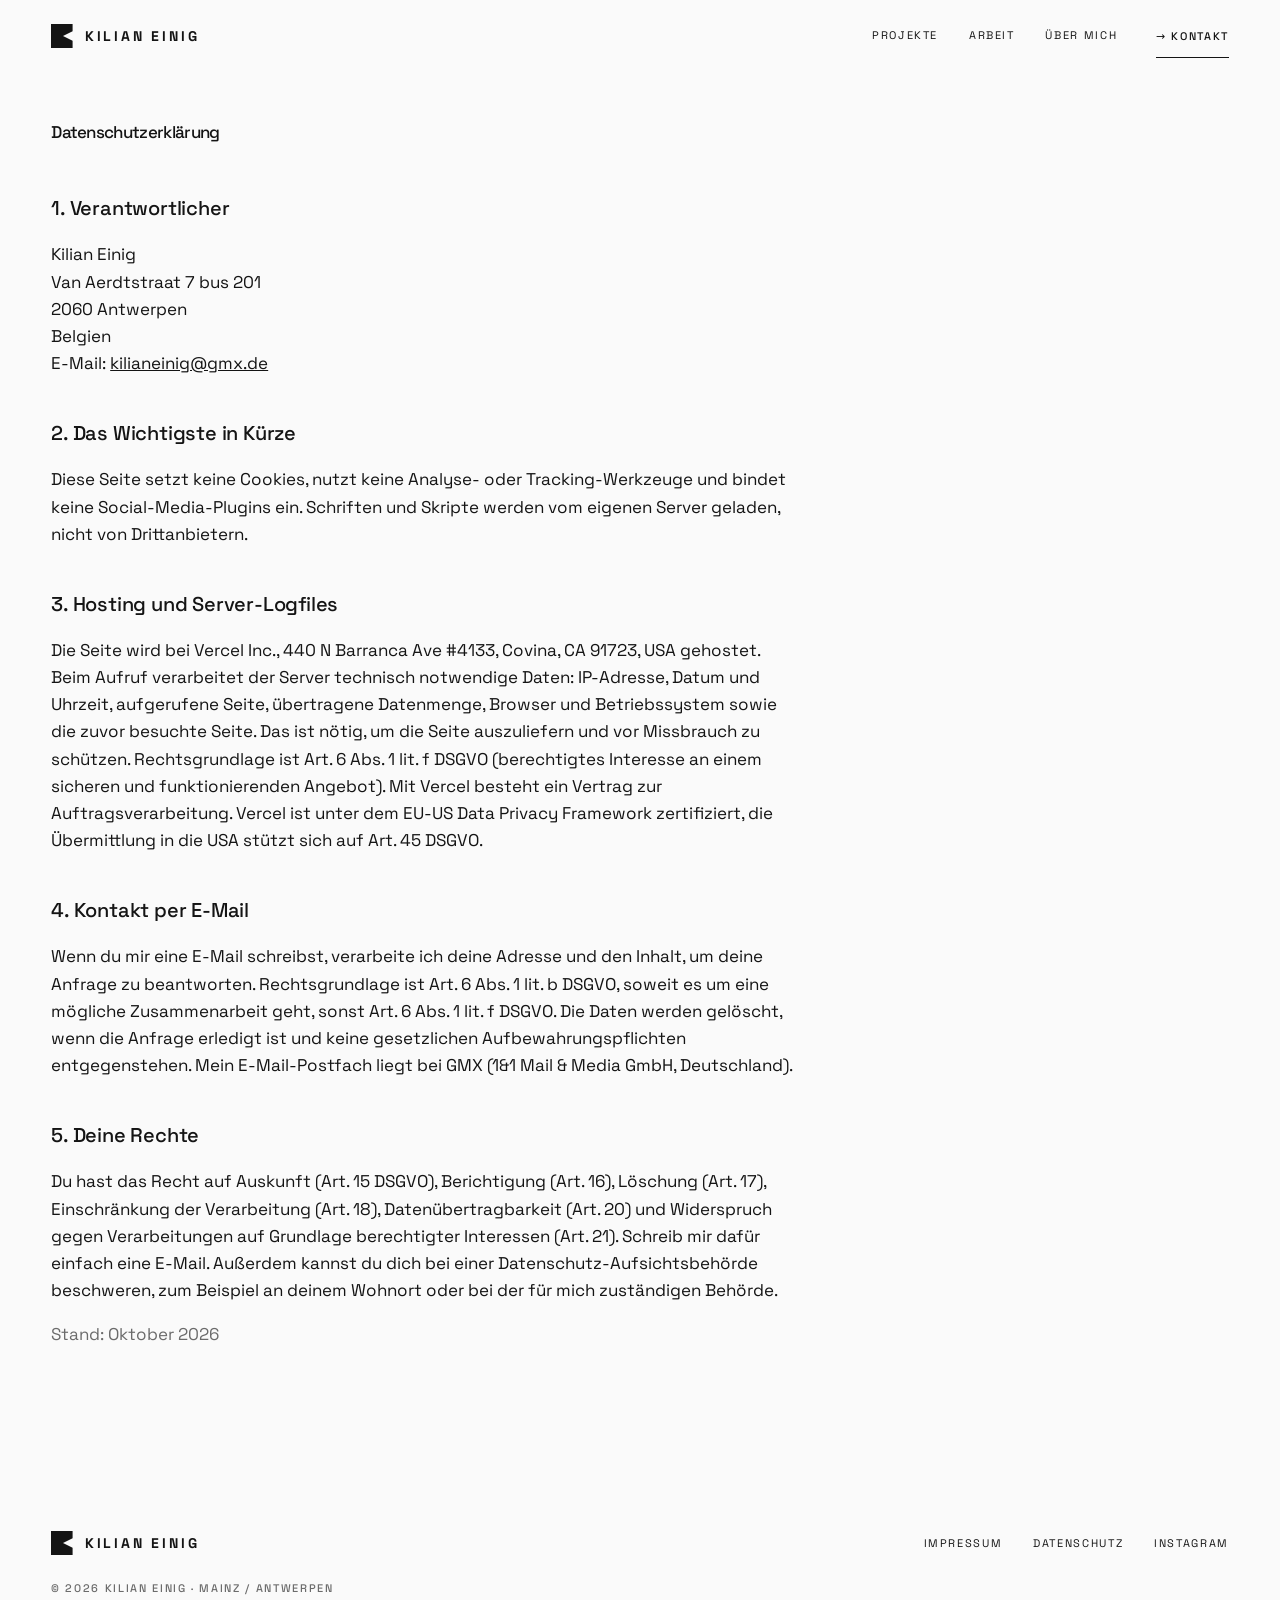
==== datenschutz.html @ fdf8c775 "Instagram ergänzt, Streifen und Laufband entfernt, Projekte im gleichmäßigen Raster - Instagram @kil" ====
<!doctype html>
<html lang="de">
<head>
<meta charset="utf-8">
<meta name="viewport" content="width=device-width, initial-scale=1, viewport-fit=cover">
<title>Datenschutzerklärung – Kilian Einig</title>
<meta name="description" content="Projekt von Kilian Einig: Mechatronik, Innenarchitektur, Produktdesign.">
<meta name="theme-color" content="#FAFAFA">
<link rel="icon" href="data:image/svg+xml,%3Csvg xmlns='http://www.w3.org/2000/svg' viewBox='10 10 90 100'%3E%3Cpath d='M10,10 H100 V40 L60,60 L100,80 V110 H10 Z'/%3E%3C/svg%3E">
<link rel="stylesheet" href="css/style.css">
</head>
<body data-page="recht">
<a class="skip" href="#main">Zum Inhalt springen</a>
<header class="nav" id="top">
  <div class="wrap nav-in">
    <a class="brand" href="./" aria-label="Kilian Einig, Startseite"><svg viewBox="10 10 90 100" aria-hidden="true"><path d="M10,10 H100 V40 L60,60 L100,80 V110 H10 Z"/></svg><span>Kilian Einig</span></a>
    <nav class="links" aria-label="Hauptnavigation"><ul>
      <li><a href="projekte.html">Projekte</a></li>
      <li><a href="./#arbeit">Arbeit</a></li>
      <li><a href="./#ueber">Über mich</a></li>
    </ul></nav>
    <a class="nav-cta" href="./#kontakt">→ Kontakt</a>
  </div>
</header>
<main id="main" class="wrap legal-page">
<h1>Datenschutzerklärung</h1>
<div class="legal-body">
<h2>1. Verantwortlicher</h2>
<p>Kilian Einig<br>Van Aerdtstraat 7 bus 201<br>2060 Antwerpen<br>Belgien<br>E-Mail: <a href="mailto:kilianeinig@gmx.de">kilianeinig@gmx.de</a></p>

<h2>2. Das Wichtigste in Kürze</h2>
<p>Diese Seite setzt keine Cookies, nutzt keine Analyse- oder Tracking-Werkzeuge und bindet keine Social-Media-Plugins ein. Schriften und Skripte werden vom eigenen Server geladen, nicht von Drittanbietern.</p>

<h2>3. Hosting und Server-Logfiles</h2>
<p>Die Seite wird bei Vercel Inc., 440 N Barranca Ave #4133, Covina, CA 91723, USA gehostet. Beim Aufruf verarbeitet der Server technisch notwendige Daten: IP-Adresse, Datum und Uhrzeit, aufgerufene Seite, übertragene Datenmenge, Browser und Betriebssystem sowie die zuvor besuchte Seite. Das ist nötig, um die Seite auszuliefern und vor Missbrauch zu schützen. Rechtsgrundlage ist Art. 6 Abs. 1 lit. f DSGVO (berechtigtes Interesse an einem sicheren und funktionierenden Angebot). Mit Vercel besteht ein Vertrag zur Auftragsverarbeitung. Vercel ist unter dem EU-US Data Privacy Framework zertifiziert, die Übermittlung in die USA stützt sich auf Art. 45 DSGVO.</p>

<h2>4. Kontakt per E-Mail</h2>
<p>Wenn du mir eine E-Mail schreibst, verarbeite ich deine Adresse und den Inhalt, um deine Anfrage zu beantworten. Rechtsgrundlage ist Art. 6 Abs. 1 lit. b DSGVO, soweit es um eine mögliche Zusammenarbeit geht, sonst Art. 6 Abs. 1 lit. f DSGVO. Die Daten werden gelöscht, wenn die Anfrage erledigt ist und keine gesetzlichen Aufbewahrungspflichten entgegenstehen. Mein E-Mail-Postfach liegt bei GMX (1&amp;1 Mail &amp; Media GmbH, Deutschland).</p>

<h2>5. Deine Rechte</h2>
<p>Du hast das Recht auf Auskunft (Art. 15 DSGVO), Berichtigung (Art. 16), Löschung (Art. 17), Einschränkung der Verarbeitung (Art. 18), Datenübertragbarkeit (Art. 20) und Widerspruch gegen Verarbeitungen auf Grundlage berechtigter Interessen (Art. 21). Schreib mir dafür einfach eine E-Mail. Außerdem kannst du dich bei einer Datenschutz-Aufsichtsbehörde beschweren, zum Beispiel an deinem Wohnort oder bei der für mich zuständigen Behörde.</p>

<p class="small muted">Stand: Oktober 2026</p>
</div>
</main>
<footer class="foot">
  <div class="wrap foot-in">
    <a class="brand" href="./"><svg viewBox="10 10 90 100" aria-hidden="true"><path d="M10,10 H100 V40 L60,60 L100,80 V110 H10 Z"/></svg><span>Kilian Einig</span></a>
    <nav class="links legal" aria-label="Rechtliches"><ul>
      <li><a href="impressum.html">Impressum</a></li>
      <li><a href="datenschutz.html">Datenschutz</a></li>
      <li><a data-insta href="https://www.instagram.com/kilian.einig/" target="_blank" rel="noopener">Instagram</a></li>
    </ul></nav>
  </div>
  <p class="wrap foot-line label muted" id="foot"></p>
</footer>
<script src="js/vendor/lenis.min.js"></script>
<script src="js/data.js"></script>
<script src="js/main.js"></script>
</body>
</html>
---- css/style.css ----
/* =========================================================
   Kilian Einig
   Schwarz und Weiß, keine Akzentfarbe. Tiefe entsteht nur aus Schriftgröße und Abstand.
   Eine Schrift: Space Grotesk (lokal, SIL OFL). Das Logo ist die Kerbe.
   ========================================================= */
@font-face{font-family:'Space Grotesk';src:url(../fonts/SpaceGrotesk-300.woff2) format('woff2');font-weight:300;font-display:swap}
@font-face{font-family:'Space Grotesk';src:url(../fonts/SpaceGrotesk-400.woff2) format('woff2');font-weight:400;font-display:swap}
@font-face{font-family:'Space Grotesk';src:url(../fonts/SpaceGrotesk-500.woff2) format('woff2');font-weight:500;font-display:swap}
@font-face{font-family:'Space Grotesk';src:url(../fonts/SpaceGrotesk-700.woff2) format('woff2');font-weight:700;font-display:swap}

:root{
  color-scheme:light;
  --paper:#FAFAFA;      /* Grund */
  --ink:#141414;        /* Schrift, Flächen, Logo */
  --surface:#F0F0F0;    /* Bildgrund vor dem Laden */
  --graphite:#4A4A4A;   /* Fließtext zweite Ebene */
  --stone:#6B6B6B;      /* gedämpfte Labels, 5:1 auf Grund */
  --rule:#E0E0E0;       /* Haarlinien */
  --mist:var(--surface);
  --stage:#141414; --on-stage:#FAFAFA; --on-stage-dim:#A3A3A3;
  --sans:'Space Grotesk',system-ui,-apple-system,'Segoe UI',sans-serif;
  --mono:var(--sans);
  --fs-hero:clamp(56px,8vw,128px);
  --fs-h2:clamp(36px,4.6vw,72px);
  --fs-row:clamp(28px,3.2vw,48px);
  --fs-lead:clamp(19px,1.6vw,24px);
  --fs-body:17px; --fs-small:15px; --fs-meta:11px;
  --gutter:max(16px,4vw); --max:1440px;
  --space-m:clamp(32px,4vw,56px); --space-l:clamp(88px,10vw,160px);
  --ease:cubic-bezier(.16,1,.3,1); --t-ui:200ms;
  --header-h:72px;
}

*{box-sizing:border-box}
html{-webkit-text-size-adjust:100%;scroll-behavior:smooth;scroll-padding-top:var(--header-h)}
html.lenis{scroll-behavior:auto}
body{margin:0;background:var(--paper);color:var(--ink);font:400 var(--fs-body)/1.6 var(--sans);-webkit-font-smoothing:antialiased;overflow-x:hidden}
img,video{display:block;max-width:100%;height:auto}
a{color:inherit}
button{font:inherit;color:inherit}
:focus-visible{outline:2px solid var(--ink);outline-offset:3px}
.wrap{max-width:var(--max);margin:0 auto;padding-left:max(var(--gutter),env(safe-area-inset-left,0px));padding-right:max(var(--gutter),env(safe-area-inset-right,0px))}
.vh{position:absolute;width:1px;height:1px;overflow:hidden;clip:rect(0 0 0 0);white-space:nowrap}
.skip{position:absolute;left:-999px;top:8px;background:var(--ink);color:var(--paper);padding:10px 14px;z-index:30}
.skip:focus{left:8px}
.label,.meta{font:500 var(--fs-meta)/1.4 var(--sans);text-transform:uppercase;letter-spacing:.15em}
.muted{color:var(--stone)}

/* ---------- Kopfleiste ---------- */
.nav{position:fixed;top:0;left:0;right:0;z-index:20;transition:background 300ms var(--ease),border-color 300ms var(--ease);border-bottom:1px solid transparent}
.nav.scrolled{background:rgba(250,250,250,.94);backdrop-filter:blur(12px);-webkit-backdrop-filter:blur(12px);border-bottom-color:var(--rule)}
body:not([data-page="home"]) .nav{position:sticky;background:rgba(250,250,250,.94);backdrop-filter:blur(12px);-webkit-backdrop-filter:blur(12px)}
.nav-in{height:var(--header-h);display:flex;align-items:center;gap:clamp(16px,3vw,40px)}
.brand{display:inline-flex;align-items:center;gap:12px;margin-right:auto;text-decoration:none;font-weight:700;text-transform:uppercase;letter-spacing:.2em;font-size:14px;min-height:44px}
.brand svg{height:24px;width:auto;fill:currentColor;flex:none}
.links ul{display:flex;gap:clamp(16px,2.4vw,36px);list-style:none;margin:0;padding:0}
.links a{position:relative;display:inline-flex;align-items:center;min-height:44px;text-decoration:none;font-size:11px;font-weight:400;text-transform:uppercase;letter-spacing:.15em}
.links a::after{content:"";position:absolute;left:0;right:.15em;bottom:12px;height:1px;background:currentColor;transform:scaleX(0);transform-origin:left;transition:transform 300ms var(--ease)}
.links a:hover::after,.links a[aria-current]::after{transform:scaleX(1)}
.nav-cta{display:inline-flex;align-items:center;min-height:44px;text-decoration:none;font-size:11px;font-weight:500;text-transform:uppercase;letter-spacing:.15em;border-bottom:1px solid currentColor;line-height:1.2;padding-top:2px}
@media (max-width:860px){.nav .links li:not(:first-child){display:none}.nav-in{gap:20px}}
@media (max-width:420px){.brand{letter-spacing:.14em;font-size:12px;gap:10px}.brand svg{height:20px}.nav-in{gap:16px}}

/* ---------- Auftakt ----------
   Bild unter der Kopfleiste, darunter Überschrift und Kerbe auf einer Linie. Alles passt in den ersten Bildschirm. */
.hero{min-height:100svh;display:flex;flex-direction:column;padding-top:var(--header-h)}
.hero-img{position:relative;flex:1 1 auto;min-height:280px;max-height:70svh;background:var(--paper);overflow:hidden}
/* Alle Bilder im gleichen 3:2-Rahmen, jedes mit eigener deckender Fläche. Das neue schiebt sich von unten über das alte. */
.hero-img{display:grid;place-items:center}
.frame{position:relative;height:100%;aspect-ratio:3 / 2;max-width:100%;overflow:hidden}
.frame .slide{position:absolute;inset:0;background:var(--surface);visibility:hidden;z-index:0;overflow:hidden}
.frame .slide img{width:100%;height:100%}
.frame .slide.prev{visibility:visible;z-index:0}
.frame .slide.on{visibility:visible;z-index:1}
@media (prefers-reduced-motion:no-preference){
  .frame .slide.on{animation:wipeUp 800ms var(--ease) both}
  .frame .slide.on img{animation:settleIn 1200ms var(--ease) both}
}
@keyframes wipeUp{from{clip-path:inset(100% 0 0 0)}to{clip-path:inset(0 0 0 0)}}
@keyframes settleIn{from{transform:translateY(5%)}}
@media (max-width:760px){.hero-img{height:auto!important;min-height:0}.frame{width:100%;height:auto}}
.hero-logo{position:absolute;z-index:2;left:50%;top:44%;height:clamp(96px,22%,200px);width:auto;transform:translate(-50%,-50%);pointer-events:none}
.hero-logo{mix-blend-mode:difference}
.hero-logo polygon{fill:#FAFAFA}
.hero-pause{position:absolute;z-index:2;right:max(var(--gutter),env(safe-area-inset-right,0px));bottom:16px;min-height:44px;padding:0 14px;border:1px solid var(--ink);background:var(--paper);cursor:pointer}
.hero-pause:hover{background:var(--ink);color:var(--paper)}
@keyframes settle{from{transform:scale(1.06)}}
.hero-body{display:flex;align-items:stretch;justify-content:space-between;gap:24px;padding-top:clamp(16px,2vw,24px);padding-bottom:clamp(28px,4vw,56px);width:100%}
.hero-copy{min-width:0;display:flex;flex-direction:column}
.hero .label{margin:0}
.hero h1{margin:14px 0 0 -.04em;font-size:clamp(56px,7.4vw,128px);font-weight:700;letter-spacing:-.045em;line-height:.9}
.hero h1 .ln{display:inline-block;margin-right:.22em}
.hero-cta{display:flex;flex-wrap:wrap;align-items:center;gap:16px 28px;margin-top:clamp(20px,2.4vw,32px)}
@media (max-width:760px){
  .hero{min-height:0}
  .hero-img{flex:none;height:46svh;max-height:none}
  .hero h1 .ln{display:block}
}

.btn{display:inline-flex;align-items:center;min-height:52px;padding:0 24px;background:var(--ink);color:var(--paper);text-decoration:none;font-weight:500;font-size:15px;letter-spacing:.01em;transition:background var(--t-ui),color var(--t-ui)}
.btn:hover{background:#333}
.btn-light{background:var(--paper);color:var(--ink)}
.btn-light:hover{background:#dcdcdc}
.tlink{display:inline-flex;align-items:center;min-height:44px;font-size:15px;text-decoration:underline;text-underline-offset:4px;text-decoration-thickness:1px}
.tlink:hover{text-decoration-thickness:2px}

/* ---------- Abschnitte ---------- */
.sec{padding-block:var(--space-l) 0}
.sec-head{display:flex;flex-wrap:wrap;align-items:baseline;justify-content:space-between;gap:12px 24px;margin-bottom:var(--space-m)}
.sec-head h2,.rule-title{margin:0;font-size:var(--fs-h2);font-weight:700;letter-spacing:-.035em;line-height:1}
.count{margin:0;font-size:var(--fs-lead);font-weight:300}
a.count{font-weight:400}
.rule-title{border-top:1px solid var(--rule);padding-top:20px;margin-bottom:var(--space-m)}

/* ---------- Was ich mache ----------
   Ein Abstandsmaß für alles innerhalb eines Bereichs (--g), ein Maß zwischen den Bereichen. */
.felder{list-style:none;margin:0;padding:0}
.feld{--g:20px;display:grid;grid-template-columns:minmax(0,4fr) minmax(0,5fr) minmax(0,3fr);column-gap:32px;row-gap:var(--g);align-items:start;padding-block:clamp(32px,3.4vw,48px);border-bottom:1px solid var(--rule)}
.felder .feld:first-child{border-top:1px solid var(--rule)}
.feld h3{grid-column:1;grid-row:1 / span 2;margin:0;font-size:var(--fs-row);font-weight:700;letter-spacing:-.03em;line-height:1.05}
.feld-text{grid-column:2;margin:0;font-size:var(--fs-lead);line-height:1.3}
.punkte{grid-column:2;list-style:none;margin:0;padding:0;display:grid;gap:8px}
.punkte li{position:relative;padding-left:18px;font-weight:300;color:var(--graphite);line-height:1.4}
.punkte li::before{content:"";position:absolute;left:0;top:.7em;width:8px;height:1px;background:currentColor}
.feld-proj{grid-column:3;grid-row:1 / span 2;margin:0;display:flex;flex-direction:column;align-items:flex-start;gap:8px}
.feld-proj .label{margin:0}
.feld-proj a{display:inline-flex;align-items:center;min-height:32px;font-weight:500;text-decoration:none;border-bottom:1px solid transparent;transition:border-color 200ms}
.feld-proj a:hover{border-bottom-color:currentColor}
@media (max-width:760px){
  .feld{grid-template-columns:1fr}
  .feld h3,.feld-text,.punkte,.feld-proj{grid-column:1;grid-row:auto}
  .feld-proj{flex-direction:row;flex-wrap:wrap;align-items:center;gap:8px 24px}
  .feld-proj .label{width:100%}
}

/* ---------- Über mich ---------- */
.quote{margin:0 auto var(--space-l);max-width:800px;text-align:center}
.quote p{margin:0;font-size:clamp(28px,3vw,48px);font-weight:300;letter-spacing:-.02em;line-height:1.2;text-wrap:balance}
.about{display:grid;grid-template-columns:minmax(0,5fr) minmax(0,6fr);gap:clamp(24px,5vw,80px);align-items:end}
.about figure{margin:0;background:var(--surface)}
.about figure img{width:100%;aspect-ratio:4/5;object-fit:cover;object-position:59% 30%;filter:grayscale(1)}
.about-copy h3{margin:0 0 16px;font-size:var(--fs-row);font-weight:700;letter-spacing:-.03em;line-height:1}
.about-copy p{margin:0 0 .8em;font-weight:300;font-size:var(--fs-lead);line-height:1.4;max-width:36ch}
.chips-title{margin:28px 0 10px}
.chips{display:flex;flex-wrap:wrap;gap:8px;list-style:none;margin:0;padding:0}
.chips li{border:1px solid var(--ink);padding:9px 14px}
@media (max-width:760px){.about{grid-template-columns:1fr}}

/* ---------- Projektübersicht ---------- */
.ov-head{display:flex;flex-wrap:wrap;align-items:baseline;justify-content:space-between;gap:12px 24px;padding-block:clamp(40px,6vw,88px) var(--space-m)}
.ov-head h1{margin:0;font-size:clamp(56px,9vw,148px);font-weight:700;letter-spacing:-.05em;line-height:.9}
.overview{display:grid;grid-template-columns:repeat(3,minmax(0,1fr));gap:clamp(32px,4vw,56px) 24px;padding-bottom:var(--space-l)}
.tile{display:block;text-decoration:none;min-width:0}
.tile-ph{position:relative;aspect-ratio:3 / 2;overflow:hidden;background:var(--surface)}
.tile-ph img{width:100%;height:100%;transition:transform 700ms var(--ease)}
.tile:hover .tile-ph img{transform:scale(1.04)}
.tile-cap{display:flex;justify-content:space-between;align-items:baseline;gap:12px;padding-top:14px}
.tile-cap h2,.tile-cap h3{margin:0;font-size:clamp(22px,2vw,30px);font-weight:700;letter-spacing:-.03em;line-height:1.1}
.tile-cap .label{margin:0;white-space:nowrap}
.tile-kurz{margin:6px 0 0;font-weight:300;color:var(--graphite)}
.tile:hover h2,.tile:hover h3{text-decoration:underline;text-decoration-thickness:2px;text-underline-offset:4px}
@media (max-width:900px){.overview{grid-template-columns:repeat(2,minmax(0,1fr))}}
@media (max-width:520px){#works.overview{grid-template-columns:1fr;gap:40px}#works .tile-cap{flex-direction:row;align-items:baseline}#works .tile-cap h3{font-size:22px}#works .tile-kurz{font-size:16px}
.overview{gap:28px 12px}.tile-cap{flex-direction:column;gap:4px;padding-top:10px}.tile-cap h2,.tile-cap h3{font-size:19px}.tile-kurz{font-size:14px}}

/* ---------- Kontakt ---------- */
.contact{background:var(--ink);color:var(--paper);padding-block:var(--space-l);margin-top:var(--space-l)}
.contact h2{margin:0;font-size:clamp(48px,6vw,96px);font-weight:700;letter-spacing:-.045em;line-height:.95}
.contact h2 .w{display:inline-block}
.contact-sub{margin:28px 0 36px;font-weight:300;font-size:var(--fs-lead);color:var(--on-stage-dim)}
.contact-links{display:flex;flex-wrap:wrap;gap:12px}
.btn-ghost{background:transparent;color:var(--paper);border:1px solid var(--paper);min-height:64px;padding:0 28px;font-size:clamp(18px,2vw,26px)}
.btn-ghost:hover{background:var(--paper);color:var(--ink)}
.contact .mail{min-height:64px;padding:0 28px;font-size:clamp(18px,2vw,26px);overflow-wrap:anywhere}
.contact :focus-visible{outline-color:var(--paper)}

/* ---------- Fuß ---------- */
.foot{background:var(--paper)}
.foot-in{display:flex;flex-wrap:wrap;align-items:center;justify-content:space-between;gap:12px 32px;padding-block:28px 8px}
.foot .brand{margin-right:0}
.foot-line{margin:0 auto;padding-block:8px 28px}

/* ---------- Projektseite ---------- */
.pp-head{padding-block:clamp(24px,4vw,56px) var(--space-m)}
.pp-kurz{font-weight:300}
.back{display:inline-flex;align-items:center;min-height:44px;font-size:var(--fs-small);color:var(--graphite);text-decoration:none}
.back:hover{color:var(--ink);text-decoration:underline}
.pp-title{margin:clamp(12px,2vw,24px) 0 0 -.04em;font-size:clamp(56px,11vw,176px);font-weight:700;letter-spacing:-.06em;line-height:.88;overflow:hidden;padding-bottom:.04em;overflow-wrap:anywhere}
.pp-title>span{display:inline-block}
.pp-kurz{margin:clamp(12px,2vw,24px) 0 0;font-size:var(--fs-lead);line-height:1.3;color:var(--graphite);max-width:40ch}
.pp-hero{margin:0;position:relative;background:var(--paper)}
.pp-hero img{width:100%;max-height:86svh;object-fit:contain}
.pp-hero.light{background:var(--paper)}
.pp-hero.light img{object-fit:contain}
.blabel{position:absolute;left:12px;top:12px;background:var(--paper);padding:6px 8px;z-index:1}
.pp-body{display:grid;grid-template-columns:minmax(0,4fr) minmax(0,7fr);gap:var(--space-m) clamp(24px,5vw,80px);padding-block:var(--space-l);align-items:start}
.pp-body dl{margin:0}
.pp-body dl div{border-top:1px solid var(--ink);padding:10px 0 18px}
.pp-body dt{color:var(--stone)}
.pp-body dd{margin:4px 0 0;font-size:var(--fs-small);line-height:1.45}
.pp-body .txt p{margin:0 0 1em;max-width:62ch}
.pp-body .txt p:first-child{font-size:clamp(19px,1.6vw,23px);line-height:1.45;letter-spacing:-.01em}
.pp-body .hinweis{font-size:var(--fs-small);color:var(--graphite)}
@media (max-width:760px){.pp-body{grid-template-columns:1fr}.pp-body .txt{order:-1}}

.steps{list-style:none;margin:0 0 var(--space-l);padding:0;display:grid;grid-template-columns:repeat(3,minmax(0,1fr));gap:24px}
.steps li{min-width:0}
.steps img{width:100%;aspect-ratio:4/5;object-fit:cover;background:var(--mist)}
.steps h3{margin:14px 0 6px;font-size:clamp(22px,2vw,28px);font-weight:500;letter-spacing:-.025em;line-height:1.1}
.steps h3 span{font:400 var(--fs-meta)/1 var(--mono);color:var(--stone);margin-right:10px;vertical-align:middle}
.steps p{margin:0;font-size:var(--fs-small);color:var(--graphite);max-width:36ch}
@media (max-width:760px){.steps{grid-template-columns:1fr;gap:var(--space-m)}}

.gal{display:grid;grid-template-columns:repeat(2,minmax(0,1fr));gap:24px;align-items:start;padding-bottom:var(--space-l)}
.gal figure{margin:0;min-width:0}
.gal figure.wide{grid-column:1 / -1}
.gal button{display:block;width:100%;padding:0;border:0;background:var(--mist);cursor:zoom-in}
.gal img,.gal video{width:100%}
.gal figcaption{margin-top:10px;font-size:var(--fs-small);color:var(--stone)}
@media (max-width:760px){.gal{grid-template-columns:1fr}}

dialog.lb{padding:0;border:0;background:transparent;max-width:none;max-height:none;width:100vw;height:100svh;margin:0}
dialog.lb::backdrop{background:rgba(8,7,6,.94)}
dialog.lb[open]{display:grid;place-items:center}
dialog.lb img{max-width:min(94vw,1800px);max-height:84svh;width:auto;height:auto;object-fit:contain}
dialog.lb p{color:var(--on-stage-dim);margin:14px 16px 0;text-align:center}
dialog.lb .x{position:fixed;right:16px;top:16px;min-width:44px;min-height:44px;padding:0 14px;border:1px solid var(--on-stage);background:transparent;color:var(--on-stage);cursor:pointer}
dialog.lb .x:focus-visible{outline-color:var(--on-stage)}

/* Bühne für die Licht-Projekte */
.stage-dark{background:var(--stage);color:var(--on-stage);position:relative;overflow:hidden}
.lamellen{height:clamp(360px,52vw,620px);touch-action:pan-y;cursor:crosshair;margin-bottom:var(--space-l)}
.lamellen canvas{position:absolute;inset:0;width:100%;height:100%}
.lamellen .hint{position:absolute;left:clamp(16px,3vw,32px);bottom:clamp(16px,3vw,28px);margin:0;font-size:var(--fs-small);color:var(--on-stage-dim)}
.konfig{display:grid;grid-template-columns:minmax(0,7fr) minmax(0,5fr);background:var(--stage);color:var(--on-stage)}
.konfig .view{position:relative;aspect-ratio:4/5;width:min(100%,calc(84svh * .8));justify-self:center}
.konfig canvas,.konfig .view img{position:absolute;inset:0;width:100%;height:100%;object-fit:cover}
.konfig canvas{opacity:0;transition:opacity .8s}
.konfig.ready canvas{opacity:1}
.konfig.ready .view img{visibility:hidden}
.konfig .panel{padding:clamp(24px,3.4vw,48px);display:flex;flex-direction:column;justify-content:space-between;gap:36px;min-width:0}
.konfig .ptitle{margin:0;font-size:clamp(22px,2.2vw,30px);font-weight:500;letter-spacing:-.025em;line-height:1.15}
.konfig .psub{margin:10px 0 0;color:var(--on-stage-dim);font-size:var(--fs-small)}
.knobs{display:grid;grid-template-columns:repeat(4,minmax(0,1fr));gap:12px 10px}
.kn{display:flex;flex-direction:column;align-items:center;gap:10px;text-align:center}
.knob{position:relative;width:clamp(56px,6vw,80px);aspect-ratio:1;border-radius:50%;background:#1a1816;border:1px solid #3a3733;cursor:grab;touch-action:none}
.knob::before{content:"";position:absolute;inset:14%;border-radius:50%;background:radial-gradient(circle at 35% 30%,#f2f2f3,#a9abae 70%,#8e9093)}
.knob::after{content:"";position:absolute;left:calc(50% - 1.5px);top:16%;width:3px;height:26%;background:#111;transform-origin:50% 128%;transform:rotate(var(--rot,0deg))}
.knob:active{cursor:grabbing}
.knob:focus-visible{outline:2px solid var(--on-stage);outline-offset:4px}
.kn .lab{font-size:13px;line-height:1.25;color:#CFCAC2}
.kn output{font:400 12px/1 var(--mono);color:var(--on-stage-dim);display:flex;align-items:center;gap:6px;min-height:16px}
.kn.farbe output::before{content:"";width:10px;height:10px;border-radius:50%;background:var(--swatch,#fff)}
.presets{display:flex;flex-wrap:wrap;gap:8px}
.preset{min-height:44px;padding:0 14px;border:1px solid #3a3733;background:transparent;color:var(--on-stage);font-size:var(--fs-small);cursor:pointer;border-radius:999px;transition:border-color var(--t-ui),background var(--t-ui),color var(--t-ui)}
.preset:hover{border-color:#8C877F}
.preset[aria-pressed="true"]{background:var(--on-stage);color:var(--stage);border-color:var(--on-stage)}
.preset:focus-visible{outline:2px solid var(--on-stage);outline-offset:3px}
.konfig .note{margin:14px 0 0;font-size:13px;color:var(--on-stage-dim)}
@media (max-width:900px){.konfig{grid-template-columns:1fr}.konfig .view{width:100%}.knobs{gap:16px 6px}}

.next{display:block;border-top:1px solid var(--ink);padding:16px 0 var(--space-l);text-decoration:none}
.next span.meta{display:block;color:var(--stone)}
.next strong{display:inline-block;margin-top:12px;font-size:clamp(48px,9vw,148px);font-weight:700;letter-spacing:-.06em;line-height:.9}
.next strong span{display:inline-block;transition:transform 250ms var(--ease)}
.next:hover strong span{transform:translateX(.12em)}

/* Rechtliches */
.legal-page{padding-block:var(--space-m) var(--space-l)}
.legal-page h1{margin:0 0 var(--space-m);font-size:var(--fs-section);font-weight:500;letter-spacing:-.04em;line-height:1}
.legal-body{max-width:68ch}
.legal-body h2{font-size:20px;font-weight:500;letter-spacing:-.01em;margin:2em 0 .4em}


/* ---------- Bewegung ----------
   Auftakt: Bild steht sofort, Text steigt Zeile für Zeile auf, die Kerbe schneidet sich ein.
   Projekte blenden versetzt ein (nur Deckkraft), Kontakt-Überschrift wird Wort für Wort aufgedeckt.
   Seitenwechsel blendet über. Nichts davon bei reduzierter Bewegung. */
@media (prefers-reduced-motion:no-preference){
  .hero .label,.hero .ln,.hero-cta{animation:riseIn 900ms var(--ease) both}
  .hero .label{animation-delay:150ms}
  .hero .ln:nth-child(1){animation-delay:250ms}
  .hero .ln:nth-child(2){animation-delay:370ms}
  .hero .ln:nth-child(3){animation-delay:490ms}
  .hero-cta{animation-delay:700ms}
  .pp-title>span{animation:lineUp 900ms 150ms var(--ease) both}
  .pp-kurz,.pp-head .back{animation:riseIn 700ms 400ms var(--ease) both}
  .pp-hero,.konfig{animation:clipUp 1100ms 300ms var(--ease) both}
  body{animation:fadeIn 400ms var(--ease) backwards}
  html.leaving body{opacity:0;transition:opacity 260ms var(--ease)}

  .anim .rv{opacity:0;transition:opacity 700ms ease;transition-delay:var(--d,0ms)}
  .anim .work.rv{transform:scale(.92);transition:opacity 450ms ease,transform 650ms var(--ease);transition-delay:var(--d,0ms)}
  .anim .work.rv.in{transform:none}
  .anim .rv.in{opacity:1}
  .anim .felder .rv,.anim .tile.rv,.anim .pp-body.rv,.anim .gal .rv,.anim .next.rv{transform:translateY(20px);transition:opacity 700ms ease,transform 800ms var(--ease);transition-delay:var(--d,0ms)}
  .anim .felder .rv.in,.anim .tile.rv.in,.anim .pp-body.rv.in,.anim .gal .rv.in,.anim .next.rv.in{transform:none}
  .anim .contact h2 .w{clip-path:inset(0 100% 0 0);transition:clip-path 600ms var(--ease);transition-delay:var(--d,0ms)}
  .anim .contact h2.in .w{clip-path:inset(0 0 0 0)}
}
@keyframes riseIn{from{opacity:0;transform:translateY(24px)}}
@keyframes lineUp{from{transform:translateY(105%)}}
@keyframes fadeIn{from{opacity:0}}
@keyframes clipUp{from{clip-path:inset(30% 0 0 0);opacity:.4}}
@media (prefers-reduced-motion:reduce){html{scroll-behavior:auto}*{transition-duration:0s!important}}

/* ---------- Intro ---------- */
html.intro-on{overflow:hidden}
html.intro-on body::before{content:"";position:fixed;inset:0;z-index:90;background:var(--paper)}
#intro{position:fixed;inset:0;z-index:100;background:var(--paper);overflow:hidden;cursor:pointer}
.i-collage{position:absolute;inset:0}
.i-collage img{position:absolute;width:var(--w);max-width:none;height:auto;opacity:0;box-shadow:0 0 0 1px rgba(0,0,0,.04)}
@media (max-width:760px){.i-collage img{width:calc(var(--w) * 1.7)}}
.i-lock{position:absolute;left:50%;top:50%;display:flex;align-items:center;gap:clamp(12px,2vw,28px);translate:-50% -50%;opacity:0;transform-origin:0 0}
.i-lock.on{opacity:1}
.i-lock svg{height:clamp(72px,12vw,180px);width:auto;flex:none}
.i-lock polygon{fill:var(--ink)}
.i-name{display:block;overflow:hidden;white-space:nowrap}
.i-name span{display:block;font-size:clamp(44px,8.6vw,132px);font-weight:700;letter-spacing:-.05em;line-height:.9;padding:0 .1em .28em 0;margin-top:.1em}
.i-skip{position:absolute;right:max(16px,env(safe-area-inset-right,0px));bottom:max(16px,env(safe-area-inset-bottom,0px));min-height:44px;padding:0 16px;border:1px solid var(--ink);background:var(--paper);color:var(--ink);cursor:pointer;z-index:3}
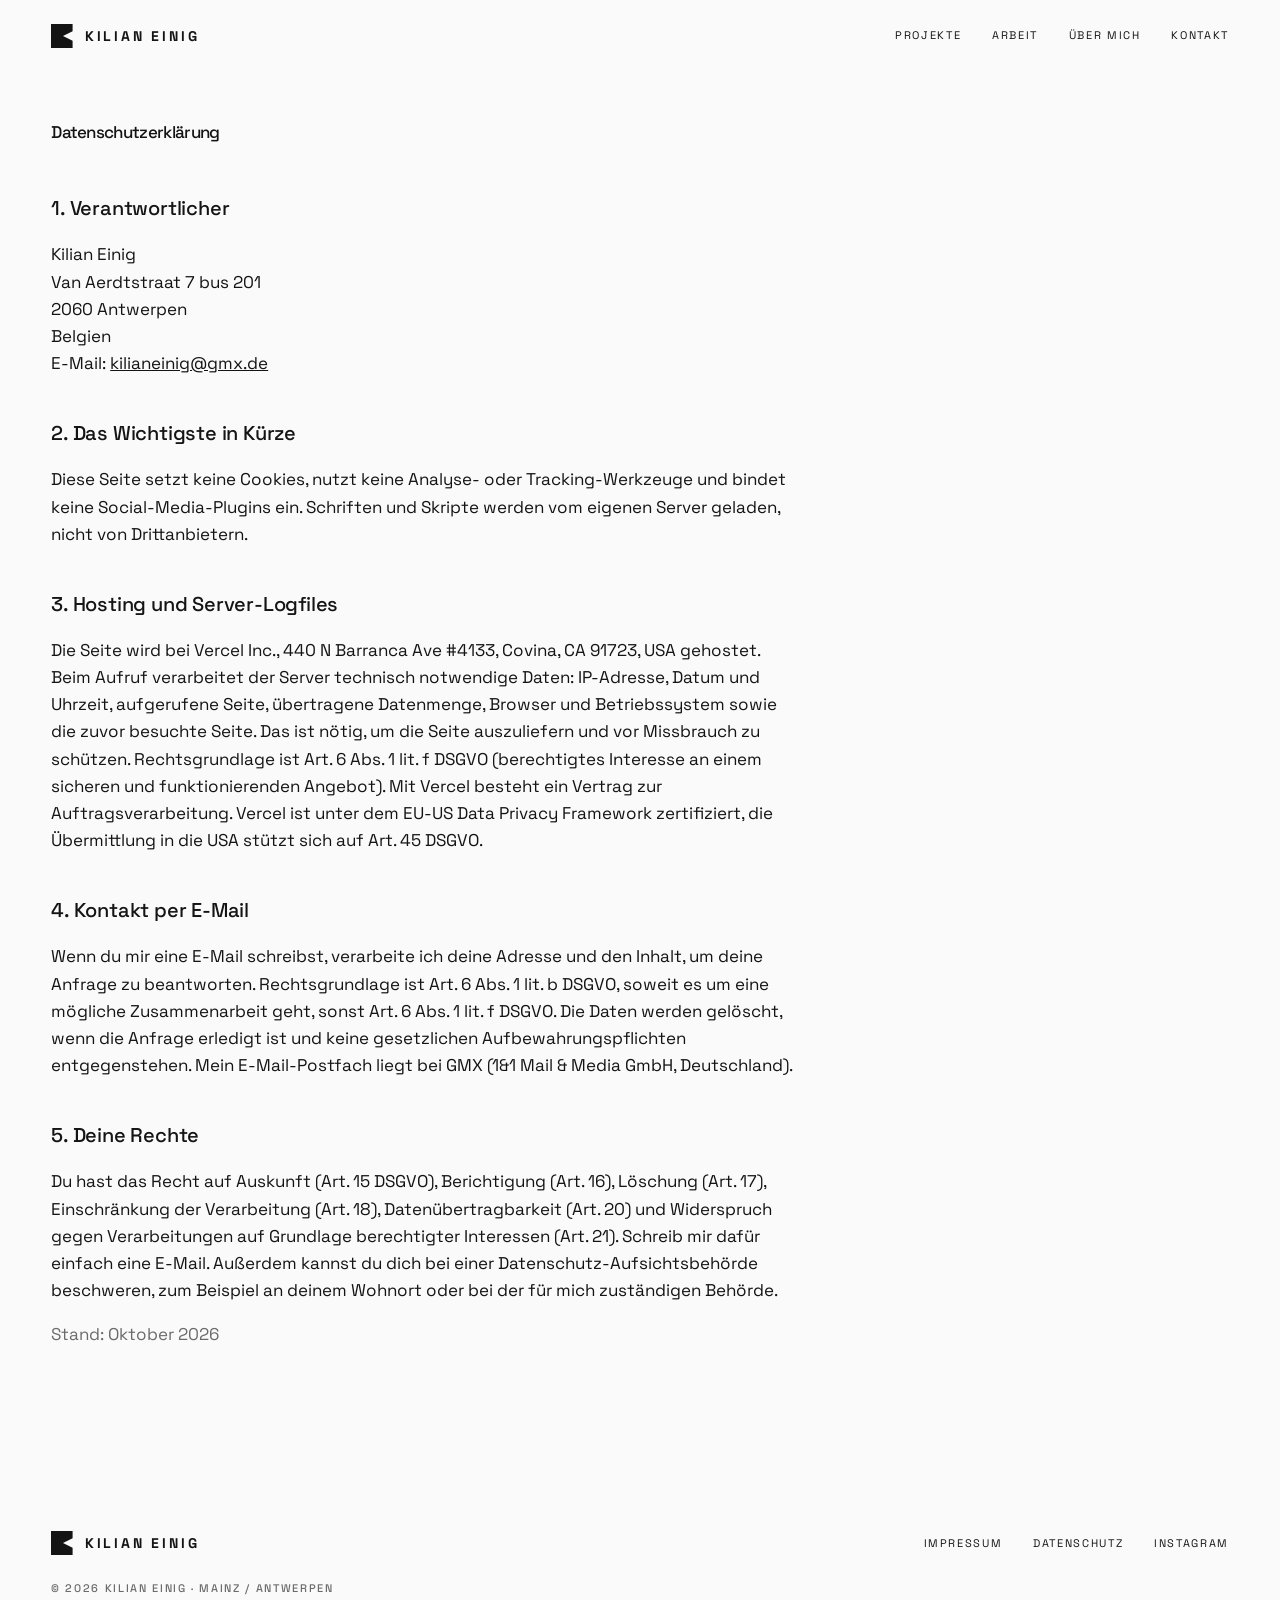
==== commit f600440f: "Startseite ruhiger: Bildlauf endet im Logo, Projekte groß untereinander, Kontakt normal in der Navig" ====
--- a/datenschutz.html
+++ b/datenschutz.html
@@ -18,8 +18,8 @@
       <li><a href="projekte.html">Projekte</a></li>
       <li><a href="./#arbeit">Arbeit</a></li>
       <li><a href="./#ueber">Über mich</a></li>
+      <li><a href="./#kontakt">Kontakt</a></li>
     </ul></nav>
-    <a class="nav-cta" href="./#kontakt">→ Kontakt</a>
   </div>
 </header>
 <main id="main" class="wrap legal-page">
--- a/css/style.css
+++ b/css/style.css
@@ -57,27 +57,27 @@
 .links a{position:relative;display:inline-flex;align-items:center;min-height:44px;text-decoration:none;font-size:11px;font-weight:400;text-transform:uppercase;letter-spacing:.15em}
 .links a::after{content:"";position:absolute;left:0;right:.15em;bottom:12px;height:1px;background:currentColor;transform:scaleX(0);transform-origin:left;transition:transform 300ms var(--ease)}
 .links a:hover::after,.links a[aria-current]::after{transform:scaleX(1)}
-.nav-cta{display:inline-flex;align-items:center;min-height:44px;text-decoration:none;font-size:11px;font-weight:500;text-transform:uppercase;letter-spacing:.15em;border-bottom:1px solid currentColor;line-height:1.2;padding-top:2px}
-@media (max-width:860px){.nav .links li:not(:first-child){display:none}.nav-in{gap:20px}}
+@media (max-width:860px){.nav .links li:not(:first-child):not(:last-child){display:none}.nav-in{gap:20px}}
 @media (max-width:420px){.brand{letter-spacing:.14em;font-size:12px;gap:10px}.brand svg{height:20px}.nav-in{gap:16px}}
 
 /* ---------- Auftakt ----------
    Bild unter der Kopfleiste, darunter Überschrift und Kerbe auf einer Linie. Alles passt in den ersten Bildschirm. */
 .hero{min-height:100svh;display:flex;flex-direction:column;padding-top:var(--header-h)}
 .hero-img{position:relative;flex:1 1 auto;min-height:280px;max-height:70svh;background:var(--paper);overflow:hidden}
-/* Alle Bilder im gleichen 3:2-Rahmen, jedes mit eigener deckender Fläche. Das neue schiebt sich von unten über das alte. */
+/* Auftakt: Bilder laufen im harten Schnitt durch, am Ende steht groß das Logo (.final). */
 .hero-img{display:grid;place-items:center}
-.frame{position:relative;height:100%;aspect-ratio:3 / 2;max-width:100%;overflow:hidden}
-.frame .slide{position:absolute;inset:0;background:var(--surface);visibility:hidden;z-index:0;overflow:hidden}
+.frame{position:relative;height:100%;aspect-ratio:3 / 2;max-width:100%;overflow:hidden;container-type:size}
+.frame .slide{position:absolute;inset:0;background:var(--surface);visibility:hidden;overflow:hidden}
 .frame .slide img{width:100%;height:100%}
-.frame .slide.prev{visibility:visible;z-index:0}
 .frame .slide.on{visibility:visible;z-index:1}
-@media (prefers-reduced-motion:no-preference){
-  .frame .slide.on{animation:wipeUp 800ms var(--ease) both}
-  .frame .slide.on img{animation:settleIn 1200ms var(--ease) both}
-}
-@keyframes wipeUp{from{clip-path:inset(100% 0 0 0)}to{clip-path:inset(0 0 0 0)}}
-@keyframes settleIn{from{transform:translateY(5%)}}
+.hero-logo{z-index:2;transition:opacity 200ms ease}
+.frame .final{display:grid;place-items:center;background:var(--paper);z-index:3;opacity:0;visibility:hidden;transition:opacity 500ms var(--ease),visibility 0s 500ms}
+.frame .final.on{opacity:1;visibility:visible;transition:opacity 500ms var(--ease)}
+.final-lock{display:flex;align-items:center;gap:6cqh}
+.final-lock svg{height:44cqh;width:auto;fill:var(--ink);flex:none}
+.final-lock span{font-size:17cqh;font-weight:700;letter-spacing:-.05em;line-height:1;padding-right:.05em}
+@media (prefers-reduced-motion:no-preference){.frame .final.on .final-lock{animation:lockIn 700ms var(--ease) both}}
+@keyframes lockIn{from{transform:scale(1.08);opacity:0}}
 @media (max-width:760px){.hero-img{height:auto!important;min-height:0}.frame{width:100%;height:auto}}
 .hero-logo{position:absolute;z-index:2;left:50%;top:44%;height:clamp(96px,22%,200px);width:auto;transform:translate(-50%,-50%);pointer-events:none}
 .hero-logo{mix-blend-mode:difference}
@@ -112,26 +112,27 @@
 a.count{font-weight:400}
 .rule-title{border-top:1px solid var(--rule);padding-top:20px;margin-bottom:var(--space-m)}
 
-/* ---------- Was ich mache ----------
-   Ein Abstandsmaß für alles innerhalb eines Bereichs (--g), ein Maß zwischen den Bereichen. */
+/* ---------- Projekte auf der Startseite: groß, eins nach dem anderen ---------- */
+.stack{display:flex;flex-direction:column;gap:clamp(72px,9vw,140px)}
+.big{display:block;text-decoration:none}
+.big-ph{position:relative;overflow:hidden;background:var(--surface);aspect-ratio:3 / 2;width:min(100%,calc(78svh * 1.5))}
+.big-ph img{width:100%;height:100%;transition:transform 900ms var(--ease)}
+.big:hover .big-ph img{transform:scale(1.03)}
+.big-cap{display:grid;grid-template-columns:auto minmax(0,1fr) auto;align-items:baseline;column-gap:24px;row-gap:6px;padding-top:18px;width:min(100%,calc(78svh * 1.5))}
+.big-cap .label:first-child{grid-row:1 / span 2}
+.big-cap h3{margin:0;font-size:var(--fs-h2);font-weight:700;letter-spacing:-.04em;line-height:1}
+.big-kurz{grid-column:2;margin:0;font-weight:300;font-size:var(--fs-lead);color:var(--graphite)}
+.big-art{grid-column:3;grid-row:1;white-space:nowrap}
+.big:hover h3{text-decoration:underline;text-decoration-thickness:3px;text-underline-offset:6px}
+@media (max-width:760px){.big-cap{grid-template-columns:auto minmax(0,1fr)}.big-art{grid-column:2;grid-row:3}}
+
+/* ---------- Was ich mache: Titel und ein starker Satz ---------- */
 .felder{list-style:none;margin:0;padding:0}
-.feld{--g:20px;display:grid;grid-template-columns:minmax(0,4fr) minmax(0,5fr) minmax(0,3fr);column-gap:32px;row-gap:var(--g);align-items:start;padding-block:clamp(32px,3.4vw,48px);border-bottom:1px solid var(--rule)}
+.feld{display:grid;grid-template-columns:minmax(0,5fr) minmax(0,7fr);gap:12px 32px;align-items:baseline;padding-block:clamp(28px,3vw,44px);border-bottom:1px solid var(--rule)}
 .felder .feld:first-child{border-top:1px solid var(--rule)}
-.feld h3{grid-column:1;grid-row:1 / span 2;margin:0;font-size:var(--fs-row);font-weight:700;letter-spacing:-.03em;line-height:1.05}
-.feld-text{grid-column:2;margin:0;font-size:var(--fs-lead);line-height:1.3}
-.punkte{grid-column:2;list-style:none;margin:0;padding:0;display:grid;gap:8px}
-.punkte li{position:relative;padding-left:18px;font-weight:300;color:var(--graphite);line-height:1.4}
-.punkte li::before{content:"";position:absolute;left:0;top:.7em;width:8px;height:1px;background:currentColor}
-.feld-proj{grid-column:3;grid-row:1 / span 2;margin:0;display:flex;flex-direction:column;align-items:flex-start;gap:8px}
-.feld-proj .label{margin:0}
-.feld-proj a{display:inline-flex;align-items:center;min-height:32px;font-weight:500;text-decoration:none;border-bottom:1px solid transparent;transition:border-color 200ms}
-.feld-proj a:hover{border-bottom-color:currentColor}
-@media (max-width:760px){
-  .feld{grid-template-columns:1fr}
-  .feld h3,.feld-text,.punkte,.feld-proj{grid-column:1;grid-row:auto}
-  .feld-proj{flex-direction:row;flex-wrap:wrap;align-items:center;gap:8px 24px}
-  .feld-proj .label{width:100%}
-}
+.feld h3{margin:0;font-size:var(--fs-row);font-weight:700;letter-spacing:-.03em;line-height:1.05}
+.feld-text{margin:0;font-size:var(--fs-lead);font-weight:300;line-height:1.3;max-width:34ch}
+@media (max-width:760px){.feld{grid-template-columns:1fr}}
 
 /* ---------- Über mich ---------- */
 .quote{margin:0 auto var(--space-l);max-width:800px;text-align:center}
@@ -293,8 +294,8 @@
   .anim .work.rv{transform:scale(.92);transition:opacity 450ms ease,transform 650ms var(--ease);transition-delay:var(--d,0ms)}
   .anim .work.rv.in{transform:none}
   .anim .rv.in{opacity:1}
-  .anim .felder .rv,.anim .tile.rv,.anim .pp-body.rv,.anim .gal .rv,.anim .next.rv{transform:translateY(20px);transition:opacity 700ms ease,transform 800ms var(--ease);transition-delay:var(--d,0ms)}
-  .anim .felder .rv.in,.anim .tile.rv.in,.anim .pp-body.rv.in,.anim .gal .rv.in,.anim .next.rv.in{transform:none}
+  .anim .felder .rv,.anim .tile.rv,.anim .big.rv,.anim .pp-body.rv,.anim .gal .rv,.anim .next.rv{transform:translateY(20px);transition:opacity 700ms ease,transform 800ms var(--ease);transition-delay:var(--d,0ms)}
+  .anim .felder .rv.in,.anim .tile.rv.in,.anim .big.rv.in,.anim .pp-body.rv.in,.anim .gal .rv.in,.anim .next.rv.in{transform:none}
   .anim .contact h2 .w{clip-path:inset(0 100% 0 0);transition:clip-path 600ms var(--ease);transition-delay:var(--d,0ms)}
   .anim .contact h2.in .w{clip-path:inset(0 0 0 0)}
 }
@@ -304,17 +305,3 @@
 @keyframes clipUp{from{clip-path:inset(30% 0 0 0);opacity:.4}}
 @media (prefers-reduced-motion:reduce){html{scroll-behavior:auto}*{transition-duration:0s!important}}
 
-/* ---------- Intro ---------- */
-html.intro-on{overflow:hidden}
-html.intro-on body::before{content:"";position:fixed;inset:0;z-index:90;background:var(--paper)}
-#intro{position:fixed;inset:0;z-index:100;background:var(--paper);overflow:hidden;cursor:pointer}
-.i-collage{position:absolute;inset:0}
-.i-collage img{position:absolute;width:var(--w);max-width:none;height:auto;opacity:0;box-shadow:0 0 0 1px rgba(0,0,0,.04)}
-@media (max-width:760px){.i-collage img{width:calc(var(--w) * 1.7)}}
-.i-lock{position:absolute;left:50%;top:50%;display:flex;align-items:center;gap:clamp(12px,2vw,28px);translate:-50% -50%;opacity:0;transform-origin:0 0}
-.i-lock.on{opacity:1}
-.i-lock svg{height:clamp(72px,12vw,180px);width:auto;flex:none}
-.i-lock polygon{fill:var(--ink)}
-.i-name{display:block;overflow:hidden;white-space:nowrap}
-.i-name span{display:block;font-size:clamp(44px,8.6vw,132px);font-weight:700;letter-spacing:-.05em;line-height:.9;padding:0 .1em .28em 0;margin-top:.1em}
-.i-skip{position:absolute;right:max(16px,env(safe-area-inset-right,0px));bottom:max(16px,env(safe-area-inset-bottom,0px));min-height:44px;padding:0 16px;border:1px solid var(--ink);background:var(--paper);color:var(--ink);cursor:pointer;z-index:3}
